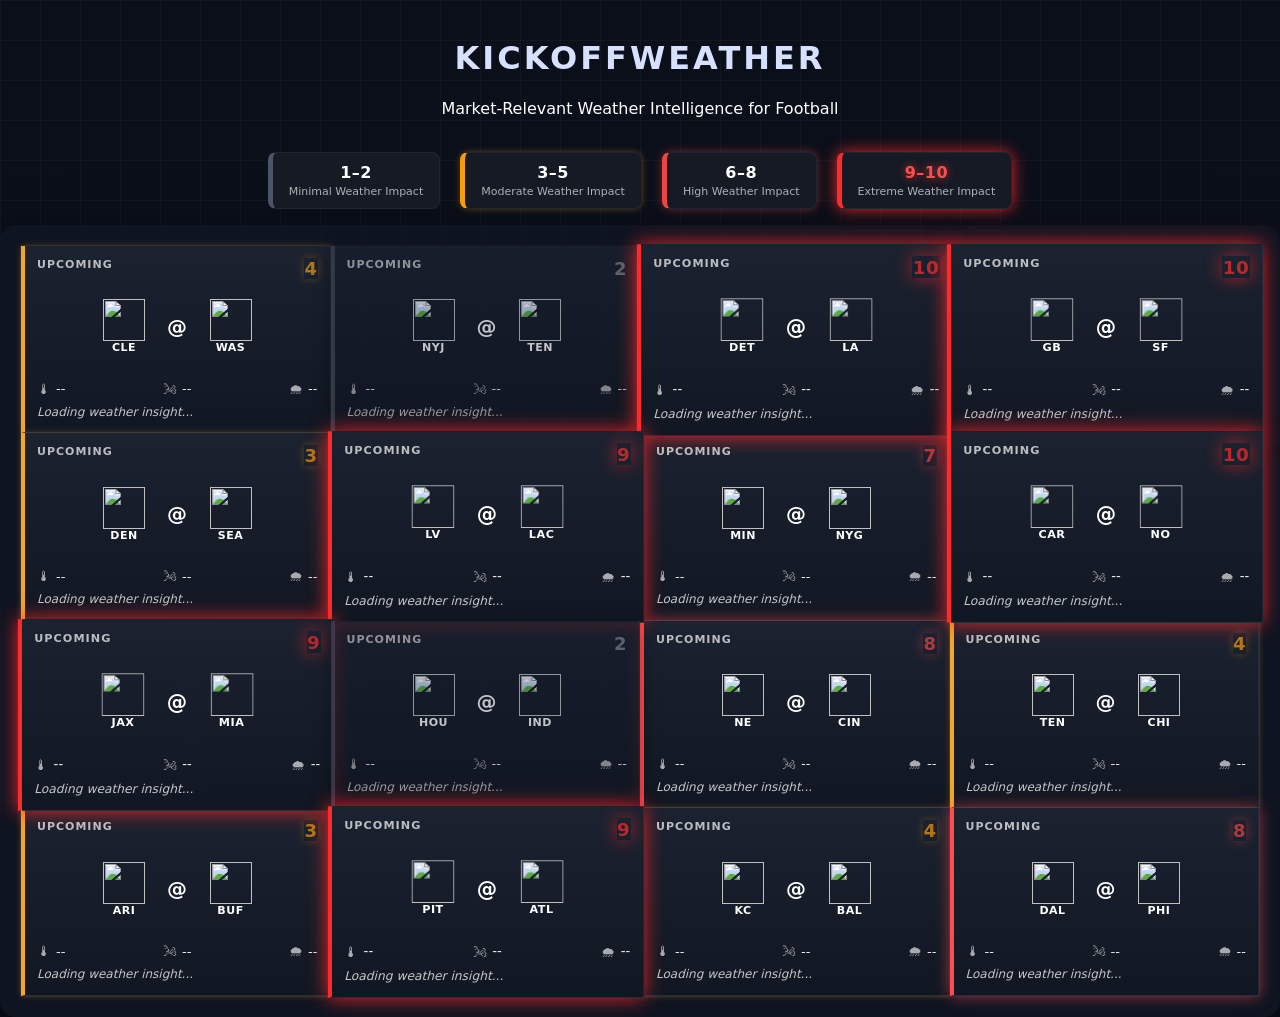
==== dashboard.html @ 0cc82967 "Add files via upload" ====
<!DOCTYPE html>
<html>

<head>
<meta charset="UTF-8">
<title>KICKOFFWEATHER</title>

<style>

.cardTop{
display:flex;
justify-content:space-between;
font-size:11px;
letter-spacing:1px;
opacity:.7;
}

.matchup{
display:flex;
align-items:center;
justify-content:center;
gap:12px;

font-size:20px;
font-weight:700;
letter-spacing:.5px;

margin:10px 0;
}

.teamLogo{
width:42px;
height:42px;
vertical-align:middle;
margin:0 10px;
}

.weatherBlock{
font-size:13px;
}

.weatherRow{
display:flex;
justify-content:space-between;
margin-top:4px;
}

.windCompass{
width:16px;
height:16px;
border:2px solid rgba(255,255,255,.4);
border-radius:50%;
position:relative;
margin-left:6px;
display:inline-block;
}

.windArrow{
position:absolute;
top:50%;
left:50%;
width:2px;
height:8px;
background:white;
transform-origin:bottom center;
}

.label{
opacity:.5;
}

.impactBar{
height:4px;
background:rgba(255,255,255,.08);
margin-top:10px;
border-radius:3px;
overflow:hidden;
}

.impactFill{
height:100%;
background:#ff4d4d;
opacity:.85;
}

.empty{
opacity:.25;
border-style:dashed;
}

.legend{
display:flex;
justify-content:center;
gap:20px;
margin-bottom:16px;
}

.legendBlock{
background:#151a24;
border-radius:8px;
padding:10px 16px;
min-width:110px;

display:flex;
flex-direction:column;
align-items:center;

border:1px solid rgba(255,255,255,.05);

transition:.2s;
}

.legendBlock:hover{
transform:translateY(-2px);
box-shadow:0 4px 10px rgba(0,0,0,.4);
}

.legendScore{
font-weight:700;
font-size:16px;
letter-spacing:.5px;
margin-bottom:3px;
}

.legendText{
font-size:11px;
opacity:.65;
}

.lowBlock{
border-left:5px solid #4b5568;
}

.moderateBlock{
border-left:5px solid #f59e0b;
box-shadow:0 0 6px rgba(245,158,11,.35);
}

.highBlock{
border-left:5px solid #ef4444;
box-shadow:0 0 10px rgba(239,68,68,.45);
}

.extremeBlock{
border-left:5px solid #ff2b2b;
box-shadow:0 0 16px rgba(255,40,40,.9);
}

.extremeBlock .legendScore{
color:#ff4d4d;
text-shadow:0 0 8px rgba(255,60,60,.7);
}

#board{
max-width:1500px;
margin:auto;
padding:20px;
background:rgba(18,24,38,.7);
border-radius:16px;
box-shadow:0 20px 60px rgba(0,0,0,.6);
}

body{
margin:0;
font-family:system-ui;
background:#0b0f1a;
color:white;
}

header{
text-align:center;
padding:18px;
}

h1{
color:#d7e1ff;
letter-spacing:3px;
font-weight:600;
}



#gameGrid{
display:grid;
grid-template-columns:repeat(4,1fr);
grid-template-rows:repeat(4,1fr);

gap:0;

height:calc(100vh - 150px);

border:1px solid rgba(255,255,255,0.04);
}

.card{
background:linear-gradient(180deg,#1b2230,#111722);

border-right:1px solid rgba(255,255,255,0.05);
border-bottom:1px solid rgba(255,255,255,0.05);
border-left:4px solid #3a4154;

padding:12px;
box-shadow:0 8px 20px rgba(0,0,0,.45);

display:flex;
flex-direction:column;
justify-content:space-between;

transition:.2s;
}

.impactLow{
border-left:4px solid #3a4154;
opacity:.75;
}

.impactModerate{
border-left:4px solid #f5a623;
box-shadow:0 0 6px rgba(245,166,35,.3);
}

.impactHigh{
border-left:4px solid #ff4d4d;
box-shadow:0 0 14px rgba(255,77,77,.6);
animation:impactPulse 2s infinite, impactBackground 4s infinite;
}

.impactExtreme{
border-left:4px solid #ff2b2b;
box-shadow:0 0 18px rgba(255,40,40,.9);
animation:impactPulse 2s infinite, impactBackground 5s infinite;
transform:scale(1.02);
}

.impactBadge{
width:38px;
height:38px;
font-size:16px;
}

display:flex;
align-items:center;
justify-content:center;

border-radius:50%;

font-weight:700;
font-size:15px;

background:#1f2430;
border:2px solid rgba(255,255,255,.1);

transition:.2s;
}

.impactDial{
width:46px;
height:46px;

border-radius:50%;

display:flex;
align-items:center;
justify-content:center;

background:radial-gradient(circle at center,#1f2430 40%, #0b0f1a 100%);

border:3px solid rgba(255,255,255,.1);

position:relative;

box-shadow:0 0 8px rgba(0,0,0,.6) inset;
}

.impactNumber{
font-weight:800;
font-size:18px;
letter-spacing:.5px;
}

.impact1,.impact2{
border-color:#4b5568;
color:#9ca3af;
}

.impact3,.impact4,.impact5{
border-color:#f59e0b;
color:#f59e0b;
box-shadow:0 0 8px rgba(245,158,11,.4);
}

.impact6,.impact7,.impact8{
border-color:#ef4444;
color:#ef4444;
box-shadow:0 0 12px rgba(239,68,68,.6);
}

.impact9,.impact10{
border-color:#ff2b2b;
color:#ff2b2b;
box-shadow:0 0 18px rgba(255,40,40,.9);
animation:impactPulse 1.5s infinite;
}

@keyframes impactBackground{

0%{background:#151a24;}
50%{background:#1f1a1a;}
100%{background:#151a24;}

}

@keyframes impactPulse{

0%{box-shadow:0 0 8px rgba(255,77,77,.4);}
50%{box-shadow:0 0 18px rgba(255,77,77,.9);}
100%{box-shadow:0 0 8px rgba(255,77,77,.4);}

}

.weatherCompact{
display:flex;
justify-content:space-between;
align-items:center;
font-size:13px;
margin-top:6px;
gap:10px;
}

.weatherItem{
display:flex;
align-items:center;
gap:5px;
opacity:.9;
}

.weatherIcon{
opacity:.7;
font-size:14px;
}

.weatherInsight{
margin-top:8px;
font-size:12px;
line-height:1.3;
opacity:.75;
font-style:italic;
}


.card:hover{
background:#1f2736;
transform:translateY(-6px);
box-shadow:0 14px 32px rgba(0,0,0,.7);
}

.impact{
font-weight:bold;
color:#ffb020;
}

body::before{
content:"";
position:fixed;
inset:0;

background:
linear-gradient(rgba(255,255,255,0.03) 1px, transparent 1px),
linear-gradient(90deg, rgba(255,255,255,0.03) 1px, transparent 1px);

background-size:40px 40px;

pointer-events:none;
z-index:-1;
}

.status{
font-weight:bold;
}

.live{
color:#ff3b3b;
position:relative;
}

.live::before{
content:"";
width:8px;
height:8px;
background:#ff3b3b;
border-radius:50%;
display:inline-block;
margin-right:6px;
box-shadow:0 0 8px #ff3b3b;
animation:livePulse 1.5s infinite;
}

@keyframes livePulse{
0%{opacity:1;}
50%{opacity:.4;}
100%{opacity:1;}
}


.impactLevel{
font-weight:bold;
font-size:14px;
letter-spacing:.5px;
}



</style>

</head>

<body>

<header>

<h1>KICKOFFWEATHER</h1>
<p>Market-Relevant Weather Intelligence for Football</p>

</header>
<div class="legend">

<div class="legendBlock lowBlock">
<div class="legendScore">1–2</div>
<div class="legendText">Minimal Weather Impact</div>
</div>

<div class="legendBlock moderateBlock">
<div class="legendScore">3–5</div>
<div class="legendText">Moderate Weather Impact</div>
</div>

<div class="legendBlock highBlock">
<div class="legendScore">6–8</div>
<div class="legendText">High Weather Impact</div>
</div>

<div class="legendBlock extremeBlock">
<div class="legendScore">9–10</div>
<div class="legendText">Extreme Weather Impact</div>
</div>

</div>
<div id="board">
<div id="gameGrid"></div>
</div>
<script>
const stadiums={

ARI:{
name:"State Farm Stadium",
lat:33.5275,
lon:-112.2626,
station:"KPHX",
roof:"retractable",
orientation:0
},

ATL:{
name:"Mercedes-Benz Stadium",
lat:33.7554,
lon:-84.4008,
station:"KATL",
roof:"retractable",
orientation:0
},

BAL:{
name:"M&T Bank Stadium",
lat:39.2780,
lon:-76.6227,
station:"KBWI",
roof:"open",
orientation:20
},

BUF:{
name:"New Highmark Stadium",
lat:42.7740,
lon:-78.7870,
station:"KBUF",
roof:"open",
orientation:60
},

CAR:{
name:"Bank of America Stadium",
lat:35.2251,
lon:-80.8529,
station:"KCLT",
roof:"open",
orientation:0
},

CHI:{
name:"Soldier Field",
lat:41.8623,
lon:-87.6167,
station:"KMDW",
roof:"open",
orientation:30
},

CIN:{
name:"Paycor Stadium",
lat:39.0954,
lon:-84.5160,
station:"KCVG",
roof:"open",
orientation:0
},

CLE:{
name:"Huntington Bank Field",
lat:41.5061,
lon:-81.6995,
station:"KCLE",
roof:"open",
orientation:10
},

DAL:{
name:"AT&T Stadium",
lat:32.7473,
lon:-97.0945,
station:"KDFW",
roof:"retractable",
orientation:0
},

DEN:{
name:"Empower Field at Mile High",
lat:39.7439,
lon:-105.0201,
station:"KDEN",
roof:"open",
orientation:0
},

DET:{
name:"Ford Field",
lat:42.3400,
lon:-83.0456,
station:"KDTW",
roof:"dome",
orientation:0
},

GB:{
name:"Lambeau Field",
lat:44.5013,
lon:-88.0622,
station:"KGRB",
roof:"open",
orientation:30
},

HOU:{
name:"NRG Stadium",
lat:29.6847,
lon:-95.4107,
station:"KIAH",
roof:"retractable",
orientation:0
},

IND:{
name:"Lucas Oil Stadium",
lat:39.7601,
lon:-86.1639,
station:"KIND",
roof:"retractable",
orientation:0
},

JAX:{
name:"EverBank Stadium",
lat:30.3239,
lon:-81.6373,
station:"KJAX",
roof:"open",
orientation:0
},

KC:{
name:"Arrowhead Stadium",
lat:39.0489,
lon:-94.4839,
station:"KMCI",
roof:"open",
orientation:82
},

LAC:{
name:"SoFi Stadium",
lat:33.9535,
lon:-118.3392,
station:"KLAX",
roof:"roof",
orientation:0
},

LA:{
name:"SoFi Stadium",
lat:33.9535,
lon:-118.3392,
station:"KLAX",
roof:"roof",
orientation:0
},

LV:{
name:"Allegiant Stadium",
lat:36.0908,
lon:-115.1830,
station:"KLAS",
roof:"dome",
orientation:0
},

MIA:{
name:"Hard Rock Stadium",
lat:25.9580,
lon:-80.2389,
station:"KMIA",
roof:"open",
orientation:0
},

MIN:{
name:"U.S. Bank Stadium",
lat:44.9737,
lon:-93.2576,
station:"KMSP",
roof:"dome",
orientation:0
},

NE:{
name:"Gillette Stadium",
lat:42.0909,
lon:-71.2643,
station:"KBOS",
roof:"open",
orientation:20
},

NO:{
name:"Caesars Superdome",
lat:29.9511,
lon:-90.0812,
station:"KMSY",
roof:"dome",
orientation:0
},

NYG:{
name:"MetLife Stadium",
lat:40.8135,
lon:-74.0745,
station:"KEWR",
roof:"open",
orientation:23
},

NYJ:{
name:"MetLife Stadium",
lat:40.8135,
lon:-74.0745,
station:"KEWR",
roof:"open",
orientation:23
},

PHI:{
name:"Lincoln Financial Field",
lat:39.9008,
lon:-75.1675,
station:"KPHL",
roof:"open",
orientation:15
},

PIT:{
name:"Acrisure Stadium",
lat:40.4468,
lon:-80.0158,
station:"KPIT",
roof:"open",
orientation:20
},

SEA:{
name:"Lumen Field",
lat:47.5952,
lon:-122.3316,
station:"KSEA",
roof:"open",
orientation:0
},

SF:{
name:"Levi's Stadium",
lat:37.4030,
lon:-121.9700,
station:"KSJC",
roof:"open",
orientation:40
},

TB:{
name:"Raymond James Stadium",
lat:27.9759,
lon:-82.5033,
station:"KTPA",
roof:"open",
orientation:0
},

TEN:{
name:"Nissan Stadium",
lat:36.1665,
lon:-86.7713,
station:"KBNA",
roof:"open",
orientation:0
},

WAS:{
name:"Northwest Stadium",
lat:38.9078,
lon:-76.8644,
station:"KDCA",
roof:"open",
orientation:0
}

}
const games=[

{away:"DAL",home:"PHI",status:"UPCOMING",impact:2},
{away:"KC",home:"BAL",status:"UPCOMING",impact:3},
{away:"PIT",home:"ATL",status:"UPCOMING",impact:9},
{away:"ARI",home:"BUF",status:"UPCOMING",impact:10},
{away:"TEN",home:"CHI",status:"UPCOMING",impact:5},
{away:"NE",home:"CIN",status:"UPCOMING",impact:3},
{away:"HOU",home:"IND",status:"UPCOMING",impact:5},
{away:"JAX",home:"MIA",status:"UPCOMING",impact:2},
{away:"CAR",home:"NO",status:"UPCOMING",impact:8},
{away:"MIN",home:"NYG",status:"UPCOMING",impact:7},
{away:"LV",home:"LAC",status:"UPCOMING",impact:4},
{away:"DEN",home:"SEA",status:"UPCOMING",impact:1},
{away:"GB",home:"SF",status:"UPCOMING",impact:4},
{away:"DET",home:"LA",status:"UPCOMING",impact:9},
{away:"NYJ",home:"TEN",status:"UPCOMING",impact:6},
{away:"CLE",home:"WAS",status:"UPCOMING",impact:3}

]

const grid=document.getElementById("gameGrid")
games.sort((a,b)=>{

if(a.status==="LIVE") return -1
if(b.status==="LIVE") return 1

if(a.status==="UPCOMING") return -1
if(b.status==="UPCOMING") return 1

return 0

})

games.forEach(game=>{
let temp = Math.floor(Math.random()*60) + 10
let wind = Math.floor(Math.random()*35)
let precipOptions = ["none","light","moderate","heavy"]
let precipTypeOptions = ["none","rain","snow"]

let precipRate = precipOptions[Math.floor(Math.random()*precipOptions.length)]
let precipType = precipTypeOptions[Math.floor(Math.random()*precipTypeOptions.length)]
let insight = generateInsight(temp, wind, precipRate, precipType)
let impactScore = calculateImpact(temp, wind, precipRate, precipType)




let impactClass="impactLow"

if(impactScore >=3 && impactScore <=5){
impactClass="impactModerate"
}

if(impactScore >=6 && impactScore <=8){
impactClass="impactHigh"
}

if(impactScore >=9){
impactClass="impactExtreme"
}

let statusClass=""
if(game.status==="LIVE") statusClass="live"

grid.innerHTML+=`

<div class="card ${impactClass}" onclick="openGame('${game.away} @ ${game.home}')">

<div class="cardTop">
<span class="status ${statusClass}">${game.status}</span>
<div class="impactDial impact${impactScore}">
<div class="impactNumber">${impactScore}</div>
</div>
</div>

<div class="matchup">

<div>
<img class="teamLogo" src="https://a.espncdn.com/i/teamlogos/nfl/500/${game.away}.png">
<div style="font-size:11px;text-align:center">${game.away}</div>
</div>

@

<div>
<img class="teamLogo" src="https://a.espncdn.com/i/teamlogos/nfl/500/${game.home}.png">
<div style="font-size:11px;text-align:center">${game.home}</div>
</div>

</div>

<div class="weatherBlock">

<div class="weatherCompact">

<div class="weatherItem">
<span class="weatherIcon">🌡</span>
<span id="temp-${game.home}">--</span>
</div>

<div class="weatherItem">
<span class="weatherIcon">🌬</span>
<span id="wind-${game.home}">--</span>
</div>

<div class="weatherItem">
<span class="weatherIcon">🌧</span>
<span id="precip-${game.home}">--</span>
</div>

</div>
<div class="weatherInsight" id="insight-${game.home}">
Loading weather insight...
</div>

</div>



`
const stadium = stadiums[game.home]

getWeather(stadium.station).then(weather=>{

document.getElementById(`temp-${game.home}`).innerText = weather.temp + "°"
document.getElementById(`wind-${game.home}`).innerText = weather.wind + " mph"
document.getElementById(`precip-${game.home}`).innerText = "None"
document.getElementById(`insight-${game.home}`).innerText = insight
})
})
function openGame(matchup){

alert("Open weather details for " + matchup)

}

async function getWeather(station){

const response = await fetch(`https://api.weather.gov/stations/${station}/observations/latest`)
const data = await response.json()

let tempC = data.properties.temperature?.value
let windMS = data.properties.windSpeed?.value

let tempF = tempC ? Math.round((tempC * 9/5) + 32) : "--"
let windMPH = windMS ? Math.round(windMS * 2.237) : "--"

return {
temp: tempF,
wind: windMPH
}

}
function calculateImpact(temp, wind, precipRate, precipType){

let score = 0

// WIND IMPACT
if(wind >= 10 && wind < 15) score += 1
if(wind >= 15 && wind < 20) score += 2
if(wind >= 20 && wind < 25) score += 3
if(wind >= 25 && wind < 30) score += 4
if(wind >= 30) score += 5

// PRECIPITATION RATE
if(precipRate === "light") score += 1
if(precipRate === "moderate") score += 2
if(precipRate === "heavy") score += 3

// PRECIP TYPE
if(precipType === "rain") score += 1
if(precipType === "snow") score += 2
if(precipType === "freezing") score += 3

// TEMPERATURE
if(temp <= 50 && temp > 32) score += 1
if(temp <= 32 && temp > 20) score += 2
if(temp <= 20) score += 3

// CAP AT 10
if(score > 10) score = 10

return score
}

function generateInsight(temp, wind, precipRate, precipType){

if(wind >= 25){
return "Severe winds could significantly impact passing and kicking."
}

if(wind >= 18){
return "Strong winds may limit deep passing plays."
}

if(precipType === "snow"){
return "Snow may reduce visibility and ball control."
}

if(precipType === "rain"){
return "Wet conditions may lead to more rushing attempts."
}

if(temp <= 25){
return "Cold temperatures may affect kicking distance."
}

return "Minimal weather impact expected."

}
</script>

</body>

</html>
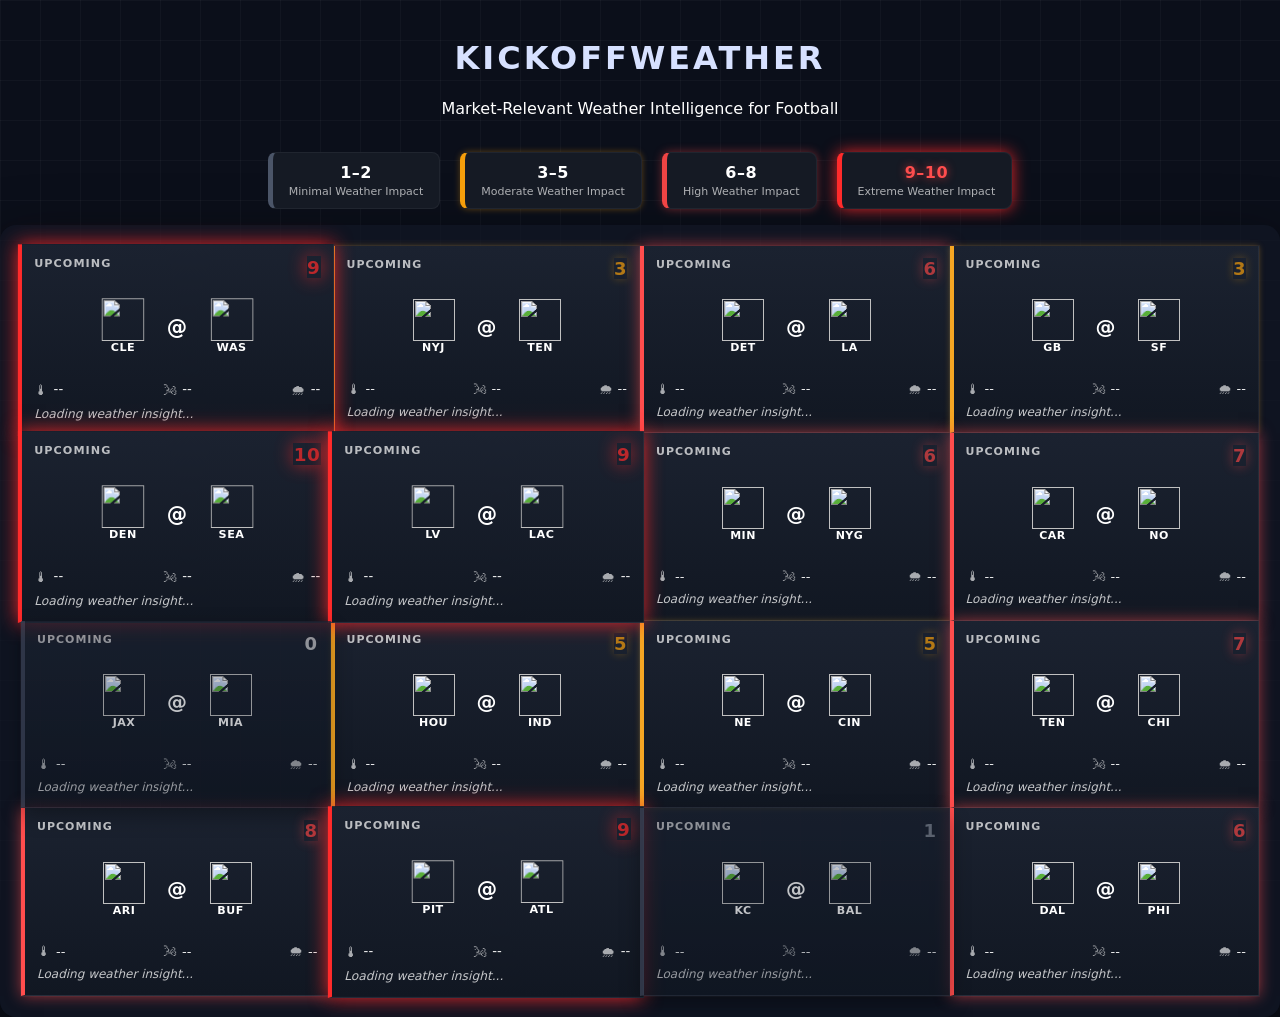
==== commit 799ec907: "Rename index.html to dashboard.html" ====
--- a/dashboard.html
+++ b/dashboard.html
@@ -955,4 +955,4 @@
 
 </body>
 
-</html>+</html>
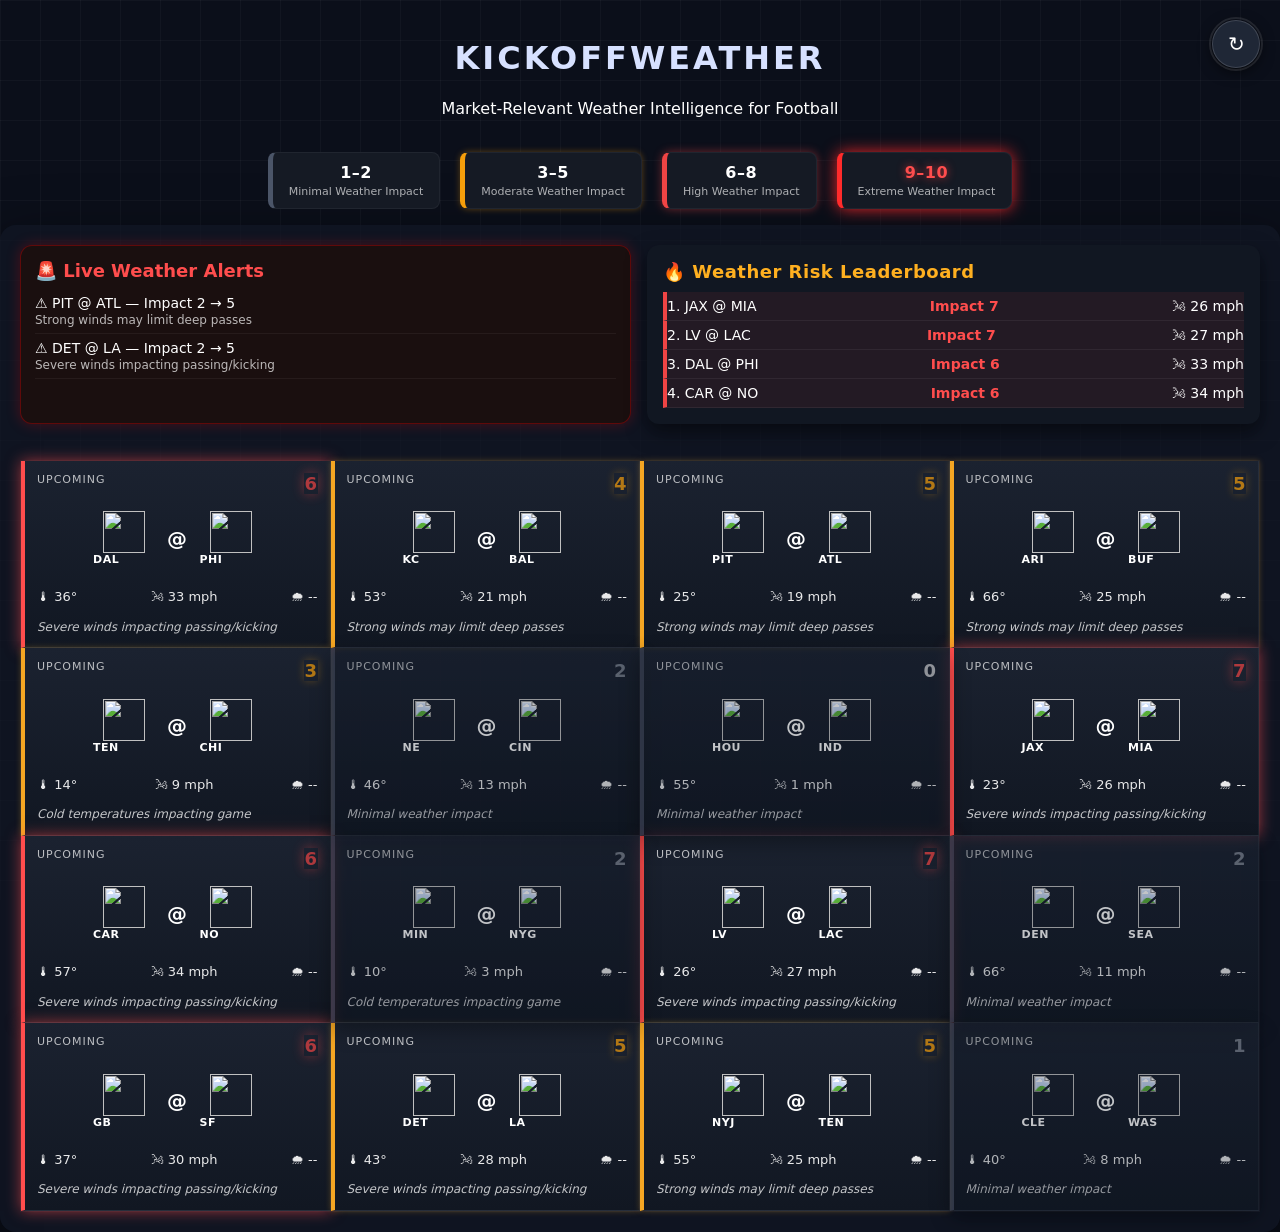
==== commit e2f52688: "Update dashboard.html" ====
--- a/dashboard.html
+++ b/dashboard.html
@@ -1,958 +1,796 @@
 <!DOCTYPE html>
 <html>
-
 <head>
 <meta charset="UTF-8">
 <title>KICKOFFWEATHER</title>
 
 <style>
-
 .cardTop{
-display:flex;
-justify-content:space-between;
-font-size:11px;
-letter-spacing:1px;
-opacity:.7;
+  display:flex;
+  justify-content:space-between;
+  font-size:11px;
+  letter-spacing:1px;
+  opacity:.7;
 }
 
 .matchup{
+  display:flex;
+  align-items:center;
+  justify-content:center;
+  gap:12px;
+  font-size:20px;
+  font-weight:700;
+  letter-spacing:.5px;
+  margin:10px 0;
+}
+
+.teamLogo{
+  width:42px;
+  height:42px;
+  vertical-align:middle;
+  margin:0 10px;
+}
+
+.weatherBlock{
+  font-size:13px;
+}
+
+.weatherRow{
+  display:flex;
+  justify-content:space-between;
+  margin-top:4px;
+}
+
+.windCompass{
+  width:16px;
+  height:16px;
+  border:2px solid rgba(255,255,255,.4);
+  border-radius:50%;
+  position:relative;
+  margin-left:6px;
+  display:inline-block;
+}
+
+.windArrow{
+  position:absolute;
+  top:50%;
+  left:50%;
+  width:2px;
+  height:8px;
+  background:white;
+  transform-origin:bottom center;
+}
+
+.label{
+  opacity:.5;
+}
+
+.impactBar{
+  height:4px;
+  background:rgba(255,255,255,.08);
+  margin-top:10px;
+  border-radius:3px;
+  overflow:hidden;
+}
+
+.impactFill{
+  height:100%;
+  background:#ff4d4d;
+  opacity:.85;
+}
+
+.empty{
+  opacity:.25;
+  border-style:dashed;
+}
+
+.legend{
+  display:flex;
+  justify-content:center;
+  gap:20px;
+  margin-bottom:16px;
+}
+
+.legendBlock{
+  background:#151a24;
+  border-radius:8px;
+  padding:10px 16px;
+  min-width:110px;
+  display:flex;
+  flex-direction:column;
+  align-items:center;
+  border:1px solid rgba(255,255,255,.05);
+  transition:.2s;
+}
+
+.legendBlock:hover{
+  transform:translateY(-2px);
+  box-shadow:0 4px 10px rgba(0,0,0,.4);
+}
+
+.legendScore{
+  font-weight:700;
+  font-size:16px;
+  letter-spacing:.5px;
+  margin-bottom:3px;
+}
+
+.legendText{
+  font-size:11px;
+  opacity:.65;
+}
+
+.lowBlock{
+  border-left:5px solid #4b5568;
+}
+
+.moderateBlock{
+  border-left:5px solid #f59e0b;
+  box-shadow:0 0 6px rgba(245,158,11,.35);
+}
+
+.highBlock{
+  border-left:5px solid #ef4444;
+  box-shadow:0 0 10px rgba(239,68,68,.45);
+}
+
+.extremeBlock{
+  border-left:5px solid #ff2b2b;
+  box-shadow:0 0 16px rgba(255,40,40,.9);
+}
+
+.extremeBlock .legendScore{
+  color:#ff4d4d;
+  text-shadow:0 0 8px rgba(255,60,60,.7);
+}
+
+#board{
+  max-width:1500px;
+  margin:auto;
+  padding:20px;
+  background:rgba(18,24,38,.7);
+  border-radius:16px;
+  box-shadow:0 20px 60px rgba(0,0,0,.6);
+}
+
+body{
+  margin:0;
+  font-family:system-ui;
+  background:#0b0f1a;
+  color:white;
+}
+
+header{
+  text-align:center;
+  padding:18px;
+}
+
+h1{
+  color:#d7e1ff;
+  letter-spacing:3px;
+  font-weight:600;
+}
+
+#gameGrid{
+  display:grid;
+  grid-template-columns:repeat(4,1fr);
+  grid-template-rows:repeat(4,1fr);
+  gap:0;
+  height:calc(100vh - 150px);
+  border:1px solid rgba(255,255,255,0.04);
+}
+
+.card{
+  background:linear-gradient(180deg,#1b2230,#111722);
+  border-right:1px solid rgba(255,255,255,0.05);
+  border-bottom:1px solid rgba(255,255,255,0.05);
+  border-left:4px solid #3a4154;
+  padding:12px;
+  box-shadow:0 8px 20px rgba(0,0,0,.45);
+  display:flex;
+  flex-direction:column;
+  justify-content:space-between;
+  transition:.2s;
+}
+
+.impactLow{
+  border-left:4px solid #3a4154;
+  opacity:.75;
+}
+
+.impactModerate{
+  border-left:4px solid #f5a623;
+  box-shadow:0 0 6px rgba(245,166,35,.3);
+}
+
+.impactHigh{
+  border-left:4px solid #ff4d4d;
+  box-shadow:0 0 14px rgba(255,77,77,.6);
+  animation:impactPulse 2s infinite, impactBackground 4s infinite;
+}
+
+.impactExtreme{
+  border-left:4px solid #ff2b2b;
+  box-shadow:0 0 18px rgba(255,40,40,.9);
+  animation:impactPulse 2s infinite, impactBackground 5s infinite;
+  transform:scale(1.02);
+}
+
+.impactBadge{
+  width:38px;
+  height:38px;
+  font-size:16px;
+}
 display:flex;
 align-items:center;
 justify-content:center;
-gap:12px;
-
-font-size:20px;
-font-weight:700;
-letter-spacing:.5px;
-
-margin:10px 0;
-}
-
-.teamLogo{
-width:42px;
-height:42px;
-vertical-align:middle;
-margin:0 10px;
-}
-
-.weatherBlock{
-font-size:13px;
-}
-
-.weatherRow{
-display:flex;
-justify-content:space-between;
-margin-top:4px;
-}
-
-.windCompass{
-width:16px;
-height:16px;
-border:2px solid rgba(255,255,255,.4);
 border-radius:50%;
-position:relative;
-margin-left:6px;
-display:inline-block;
-}
-
-.windArrow{
-position:absolute;
-top:50%;
-left:50%;
-width:2px;
-height:8px;
-background:white;
-transform-origin:bottom center;
-}
-
-.label{
-opacity:.5;
-}
-
-.impactBar{
-height:4px;
-background:rgba(255,255,255,.08);
-margin-top:10px;
-border-radius:3px;
-overflow:hidden;
-}
-
-.impactFill{
-height:100%;
-background:#ff4d4d;
-opacity:.85;
-}
-
-.empty{
-opacity:.25;
-border-style:dashed;
-}
-
-.legend{
-display:flex;
-justify-content:center;
-gap:20px;
-margin-bottom:16px;
-}
-
-.legendBlock{
-background:#151a24;
-border-radius:8px;
-padding:10px 16px;
-min-width:110px;
-
-display:flex;
-flex-direction:column;
-align-items:center;
-
-border:1px solid rgba(255,255,255,.05);
-
-transition:.2s;
-}
-
-.legendBlock:hover{
-transform:translateY(-2px);
-box-shadow:0 4px 10px rgba(0,0,0,.4);
-}
-
-.legendScore{
-font-weight:700;
-font-size:16px;
-letter-spacing:.5px;
-margin-bottom:3px;
-}
-
-.legendText{
-font-size:11px;
-opacity:.65;
-}
-
-.lowBlock{
-border-left:5px solid #4b5568;
-}
-
-.moderateBlock{
-border-left:5px solid #f59e0b;
-box-shadow:0 0 6px rgba(245,158,11,.35);
-}
-
-.highBlock{
-border-left:5px solid #ef4444;
-box-shadow:0 0 10px rgba(239,68,68,.45);
-}
-
-.extremeBlock{
-border-left:5px solid #ff2b2b;
-box-shadow:0 0 16px rgba(255,40,40,.9);
-}
-
-.extremeBlock .legendScore{
-color:#ff4d4d;
-text-shadow:0 0 8px rgba(255,60,60,.7);
-}
-
-#board{
-max-width:1500px;
-margin:auto;
-padding:20px;
-background:rgba(18,24,38,.7);
-border-radius:16px;
-box-shadow:0 20px 60px rgba(0,0,0,.6);
-}
-
-body{
-margin:0;
-font-family:system-ui;
-background:#0b0f1a;
-color:white;
-}
-
-header{
-text-align:center;
-padding:18px;
-}
-
-h1{
-color:#d7e1ff;
-letter-spacing:3px;
-font-weight:600;
-}
-
-
-
-#gameGrid{
-display:grid;
-grid-template-columns:repeat(4,1fr);
-grid-template-rows:repeat(4,1fr);
-
-gap:0;
-
-height:calc(100vh - 150px);
-
-border:1px solid rgba(255,255,255,0.04);
-}
-
-.card{
-background:linear-gradient(180deg,#1b2230,#111722);
-
-border-right:1px solid rgba(255,255,255,0.05);
-border-bottom:1px solid rgba(255,255,255,0.05);
-border-left:4px solid #3a4154;
-
-padding:12px;
-box-shadow:0 8px 20px rgba(0,0,0,.45);
-
-display:flex;
-flex-direction:column;
-justify-content:space-between;
-
-transition:.2s;
-}
-
-.impactLow{
-border-left:4px solid #3a4154;
-opacity:.75;
-}
-
-.impactModerate{
-border-left:4px solid #f5a623;
-box-shadow:0 0 6px rgba(245,166,35,.3);
-}
-
-.impactHigh{
-border-left:4px solid #ff4d4d;
-box-shadow:0 0 14px rgba(255,77,77,.6);
-animation:impactPulse 2s infinite, impactBackground 4s infinite;
-}
-
-.impactExtreme{
-border-left:4px solid #ff2b2b;
-box-shadow:0 0 18px rgba(255,40,40,.9);
-animation:impactPulse 2s infinite, impactBackground 5s infinite;
-transform:scale(1.02);
-}
-
-.impactBadge{
-width:38px;
-height:38px;
-font-size:16px;
-}
-
-display:flex;
-align-items:center;
-justify-content:center;
-
-border-radius:50%;
-
 font-weight:700;
 font-size:15px;
-
 background:#1f2430;
 border:2px solid rgba(255,255,255,.1);
-
 transition:.2s;
 }
 
 .impactDial{
-width:46px;
-height:46px;
-
-border-radius:50%;
-
-display:flex;
-align-items:center;
-justify-content:center;
-
-background:radial-gradient(circle at center,#1f2430 40%, #0b0f1a 100%);
-
-border:3px solid rgba(255,255,255,.1);
-
-position:relative;
-
-box-shadow:0 0 8px rgba(0,0,0,.6) inset;
+  width:46px;
+  height:46px;
+  border-radius:50%;
+  display:flex;
+  align-items:center;
+  justify-content:center;
+  background:radial-gradient(circle at center,#1f2430 40%, #0b0f1a 100%);
+  border:3px solid rgba(255,255,255,.1);
+  position:relative;
+  box-shadow:0 0 8px rgba(0,0,0,.6) inset;
 }
 
 .impactNumber{
-font-weight:800;
-font-size:18px;
-letter-spacing:.5px;
+  font-weight:800;
+  font-size:18px;
+  letter-spacing:.5px;
 }
 
 .impact1,.impact2{
-border-color:#4b5568;
-color:#9ca3af;
+  border-color:#4b5568;
+  color:#9ca3af;
 }
 
 .impact3,.impact4,.impact5{
-border-color:#f59e0b;
-color:#f59e0b;
-box-shadow:0 0 8px rgba(245,158,11,.4);
+  border-color:#f59e0b;
+  color:#f59e0b;
+  box-shadow:0 0 8px rgba(245,158,11,.4);
 }
 
 .impact6,.impact7,.impact8{
-border-color:#ef4444;
-color:#ef4444;
-box-shadow:0 0 12px rgba(239,68,68,.6);
+  border-color:#ef4444;
+  color:#ef4444;
+  box-shadow:0 0 12px rgba(239,68,68,.6);
 }
 
 .impact9,.impact10{
-border-color:#ff2b2b;
-color:#ff2b2b;
-box-shadow:0 0 18px rgba(255,40,40,.9);
-animation:impactPulse 1.5s infinite;
+  border-color:#ff2b2b;
+  color:#ff2b2b;
+  box-shadow:0 0 18px rgba(255,40,40,.9);
+  animation:impactPulse 1.5s infinite;
 }
 
 @keyframes impactBackground{
-
-0%{background:#151a24;}
-50%{background:#1f1a1a;}
-100%{background:#151a24;}
-
+  0%{background:#151a24;}
+  50%{background:#1f1a1a;}
+  100%{background:#151a24;}
 }
 
 @keyframes impactPulse{
-
-0%{box-shadow:0 0 8px rgba(255,77,77,.4);}
-50%{box-shadow:0 0 18px rgba(255,77,77,.9);}
-100%{box-shadow:0 0 8px rgba(255,77,77,.4);}
-
+  0%{box-shadow:0 0 8px rgba(255,77,77,.4);}
+  50%{box-shadow:0 0 18px rgba(255,77,77,.9);}
+  100%{box-shadow:0 0 8px rgba(255,77,77,.4);}
 }
 
 .weatherCompact{
-display:flex;
-justify-content:space-between;
-align-items:center;
-font-size:13px;
-margin-top:6px;
-gap:10px;
+  display:flex;
+  justify-content:space-between;
+  align-items:center;
+  font-size:13px;
+  margin-top:6px;
+  gap:10px;
 }
 
 .weatherItem{
-display:flex;
-align-items:center;
-gap:5px;
-opacity:.9;
+  display:flex;
+  align-items:center;
+  gap:5px;
+  opacity:.9;
 }
 
 .weatherIcon{
-opacity:.7;
-font-size:14px;
+  opacity:.7;
+  font-size:14px;
 }
 
 .weatherInsight{
-margin-top:8px;
-font-size:12px;
-line-height:1.3;
-opacity:.75;
-font-style:italic;
-}
-
+  margin-top:8px;
+  font-size:12px;
+  line-height:1.3;
+  opacity:.75;
+  font-style:italic;
+}
 
 .card:hover{
-background:#1f2736;
-transform:translateY(-6px);
-box-shadow:0 14px 32px rgba(0,0,0,.7);
+  background:#1f2736;
+  transform:translateY(-6px);
+  box-shadow:0 14px 32px rgba(0,0,0,.7);
 }
 
 .impact{
-font-weight:bold;
-color:#ffb020;
+  font-weight:bold;
+  color:#ffb020;
 }
 
 body::before{
-content:"";
-position:fixed;
-inset:0;
-
-background:
-linear-gradient(rgba(255,255,255,0.03) 1px, transparent 1px),
-linear-gradient(90deg, rgba(255,255,255,0.03) 1px, transparent 1px);
-
-background-size:40px 40px;
-
-pointer-events:none;
-z-index:-1;
+  content:"";
+  position:fixed;
+  inset:0;
+  background:
+    linear-gradient(rgba(255,255,255,0.03) 1px, transparent 1px),
+    linear-gradient(90deg, rgba(255,255,255,0.03) 1px, transparent 1px);
+  background-size:40px 40px;
+  pointer-events:none;
+  z-index:-1;
 }
 
 .status{
-font-weight:bold;
+  font-weight:bold;
 }
 
 .live{
-color:#ff3b3b;
-position:relative;
+  color:#ff3b3b;
+  position:relative;
 }
 
 .live::before{
-content:"";
-width:8px;
-height:8px;
-background:#ff3b3b;
-border-radius:50%;
-display:inline-block;
-margin-right:6px;
-box-shadow:0 0 8px #ff3b3b;
-animation:livePulse 1.5s infinite;
+  content:"";
+  width:8px;
+  height:8px;
+  background:#ff3b3b;
+  border-radius:50%;
+  display:inline-block;
+  margin-right:6px;
+  box-shadow:0 0 8px #ff3b3b;
+  animation:livePulse 1.5s infinite;
 }
 
 @keyframes livePulse{
-0%{opacity:1;}
-50%{opacity:.4;}
-100%{opacity:1;}
-}
-
+  0%{opacity:1;}
+  50%{opacity:.4;}
+  100%{opacity:1;}
+}
 
 .impactLevel{
-font-weight:bold;
-font-size:14px;
-letter-spacing:.5px;
-}
-
-
+  font-weight:bold;
+  font-size:14px;
+  letter-spacing:.5px;
+}
+
+#riskLeaderboard{
+  background:#111722;
+  border-radius:12px;
+  padding:16px;
+  margin-bottom:18px;
+  box-shadow:0 8px 20px rgba(0,0,0,.5);
+}
+
+#riskLeaderboard h2{
+  margin:0 0 10px 0;
+  font-size:18px;
+  letter-spacing:.5px;
+  color:#ffb020;
+}
+
+.leaderboardItem{
+  display:flex;
+  justify-content:space-between;
+  align-items:center;
+  gap:10px;
+  padding:6px 0;
+  font-size:14px;
+  border-bottom:1px solid rgba(255,255,255,.06);
+}
+
+.leaderboardImpact{
+  font-weight:bold;
+  color:#ff4d4d;
+}
+
+#weatherAlerts{
+  background:#1a0f0f;
+  border:1px solid rgba(255,0,0,.3);
+  border-radius:12px;
+  padding:14px;
+  margin-bottom:18px;
+  box-shadow:0 0 14px rgba(255,0,0,.25);
+}
+
+#weatherAlerts h2{
+  margin:0 0 8px 0;
+  color:#ff4d4d;
+  font-size:18px;
+}
+
+.alertItem{
+  padding:6px 0;
+  font-size:14px;
+  border-bottom:1px solid rgba(255,255,255,.05);
+}
+
+#topPanels{
+  display:flex;
+  gap:16px;
+  margin-bottom:18px;
+}
+
+#weatherAlerts, #riskLeaderboard{
+  flex:1;
+}
+
+#alertsList, #leaderboardList{
+  max-height:140px;
+  overflow:auto;
+}
+
+.alertReason{
+  display:block;
+  font-size:12px;
+  opacity:.7;
+  margin-top:2px;
+}
+
+.lowRisk{
+  border-left:4px solid #4b5568;
+}
+
+.moderateRisk{
+  border-left:4px solid #f59e0b;
+  background:rgba(245,158,11,.08);
+}
+
+.highRisk{
+  border-left:4px solid #ef4444;
+  background:rgba(239,68,68,.08);
+}
+
+.extremeRisk{
+  border-left:4px solid #ff2b2b;
+  background:rgba(255,40,40,.15);
+}
+
+#updateBtn{
+  position:fixed;
+  top:20px;
+  right:20px;
+  width:48px;
+  height:48px;
+  border-radius:50%;
+  background:#1f2736;
+  color:white;
+  border:1px solid rgba(255,255,255,.15);
+  font-size:20px;
+  cursor:pointer;
+  z-index:9999;
+
+  display:flex;
+  align-items:center;
+  justify-content:center;
+
+  box-shadow:0 4px 14px rgba(0,0,0,.6);
+  transition:.2s;
+}
+
+#updateBtn:hover{
+  transform:scale(1.1) rotate(20deg);
+  background:#2a3448;
+  box-shadow:0 6px 20px rgba(0,0,0,.8);
+}
+
+#updateBtn::after{
+  content:"";
+  position:absolute;
+  inset:-4px;
+  border-radius:50%;
+  border:2px solid rgba(255,255,255,.1);
+  animation:pulseRing 2.5s infinite;
+}
+
+@keyframes pulseRing{
+  0%{transform:scale(1); opacity:.6;}
+  70%{transform:scale(1.6); opacity:0;}
+  100%{opacity:0;}
+}
 
 </style>
-
 </head>
 
 <body>
 
 <header>
-
-<h1>KICKOFFWEATHER</h1>
-<p>Market-Relevant Weather Intelligence for Football</p>
-
+  <h1>KICKOFFWEATHER</h1>
+  <p>Market-Relevant Weather Intelligence for Football</p>
 </header>
+
 <div class="legend">
-
-<div class="legendBlock lowBlock">
-<div class="legendScore">1–2</div>
-<div class="legendText">Minimal Weather Impact</div>
+  <div class="legendBlock lowBlock">
+    <div class="legendScore">1–2</div>
+    <div class="legendText">Minimal Weather Impact</div>
+  </div>
+
+  <div class="legendBlock moderateBlock">
+    <div class="legendScore">3–5</div>
+    <div class="legendText">Moderate Weather Impact</div>
+  </div>
+
+  <div class="legendBlock highBlock">
+    <div class="legendScore">6–8</div>
+    <div class="legendText">High Weather Impact</div>
+  </div>
+
+  <div class="legendBlock extremeBlock">
+    <div class="legendScore">9–10</div>
+    <div class="legendText">Extreme Weather Impact</div>
+  </div>
 </div>
 
-<div class="legendBlock moderateBlock">
-<div class="legendScore">3–5</div>
-<div class="legendText">Moderate Weather Impact</div>
+<div id="board">
+
+  <div id="topPanels">
+    <div id="weatherAlerts">
+      <h2>🚨 Live Weather Alerts</h2>
+      <div id="alertsList"></div>
+    </div>
+
+    <div id="riskLeaderboard">
+      <h2>🔥 Weather Risk Leaderboard</h2>
+      <div id="leaderboardList"></div>
+    </div>
+  </div>
+
+  <div id="gameGrid"></div>
 </div>
 
-<div class="legendBlock highBlock">
-<div class="legendScore">6–8</div>
-<div class="legendText">High Weather Impact</div>
-</div>
-
-<div class="legendBlock extremeBlock">
-<div class="legendScore">9–10</div>
-<div class="legendText">Extreme Weather Impact</div>
-</div>
-
-</div>
-<div id="board">
-<div id="gameGrid"></div>
-</div>
 <script>
-const stadiums={
-
-ARI:{
-name:"State Farm Stadium",
-lat:33.5275,
-lon:-112.2626,
-station:"KPHX",
-roof:"retractable",
-orientation:0
-},
-
-ATL:{
-name:"Mercedes-Benz Stadium",
-lat:33.7554,
-lon:-84.4008,
-station:"KATL",
-roof:"retractable",
-orientation:0
-},
-
-BAL:{
-name:"M&T Bank Stadium",
-lat:39.2780,
-lon:-76.6227,
-station:"KBWI",
-roof:"open",
-orientation:20
-},
-
-BUF:{
-name:"New Highmark Stadium",
-lat:42.7740,
-lon:-78.7870,
-station:"KBUF",
-roof:"open",
-orientation:60
-},
-
-CAR:{
-name:"Bank of America Stadium",
-lat:35.2251,
-lon:-80.8529,
-station:"KCLT",
-roof:"open",
-orientation:0
-},
-
-CHI:{
-name:"Soldier Field",
-lat:41.8623,
-lon:-87.6167,
-station:"KMDW",
-roof:"open",
-orientation:30
-},
-
-CIN:{
-name:"Paycor Stadium",
-lat:39.0954,
-lon:-84.5160,
-station:"KCVG",
-roof:"open",
-orientation:0
-},
-
-CLE:{
-name:"Huntington Bank Field",
-lat:41.5061,
-lon:-81.6995,
-station:"KCLE",
-roof:"open",
-orientation:10
-},
-
-DAL:{
-name:"AT&T Stadium",
-lat:32.7473,
-lon:-97.0945,
-station:"KDFW",
-roof:"retractable",
-orientation:0
-},
-
-DEN:{
-name:"Empower Field at Mile High",
-lat:39.7439,
-lon:-105.0201,
-station:"KDEN",
-roof:"open",
-orientation:0
-},
-
-DET:{
-name:"Ford Field",
-lat:42.3400,
-lon:-83.0456,
-station:"KDTW",
-roof:"dome",
-orientation:0
-},
-
-GB:{
-name:"Lambeau Field",
-lat:44.5013,
-lon:-88.0622,
-station:"KGRB",
-roof:"open",
-orientation:30
-},
-
-HOU:{
-name:"NRG Stadium",
-lat:29.6847,
-lon:-95.4107,
-station:"KIAH",
-roof:"retractable",
-orientation:0
-},
-
-IND:{
-name:"Lucas Oil Stadium",
-lat:39.7601,
-lon:-86.1639,
-station:"KIND",
-roof:"retractable",
-orientation:0
-},
-
-JAX:{
-name:"EverBank Stadium",
-lat:30.3239,
-lon:-81.6373,
-station:"KJAX",
-roof:"open",
-orientation:0
-},
-
-KC:{
-name:"Arrowhead Stadium",
-lat:39.0489,
-lon:-94.4839,
-station:"KMCI",
-roof:"open",
-orientation:82
-},
-
-LAC:{
-name:"SoFi Stadium",
-lat:33.9535,
-lon:-118.3392,
-station:"KLAX",
-roof:"roof",
-orientation:0
-},
-
-LA:{
-name:"SoFi Stadium",
-lat:33.9535,
-lon:-118.3392,
-station:"KLAX",
-roof:"roof",
-orientation:0
-},
-
-LV:{
-name:"Allegiant Stadium",
-lat:36.0908,
-lon:-115.1830,
-station:"KLAS",
-roof:"dome",
-orientation:0
-},
-
-MIA:{
-name:"Hard Rock Stadium",
-lat:25.9580,
-lon:-80.2389,
-station:"KMIA",
-roof:"open",
-orientation:0
-},
-
-MIN:{
-name:"U.S. Bank Stadium",
-lat:44.9737,
-lon:-93.2576,
-station:"KMSP",
-roof:"dome",
-orientation:0
-},
-
-NE:{
-name:"Gillette Stadium",
-lat:42.0909,
-lon:-71.2643,
-station:"KBOS",
-roof:"open",
-orientation:20
-},
-
-NO:{
-name:"Caesars Superdome",
-lat:29.9511,
-lon:-90.0812,
-station:"KMSY",
-roof:"dome",
-orientation:0
-},
-
-NYG:{
-name:"MetLife Stadium",
-lat:40.8135,
-lon:-74.0745,
-station:"KEWR",
-roof:"open",
-orientation:23
-},
-
-NYJ:{
-name:"MetLife Stadium",
-lat:40.8135,
-lon:-74.0745,
-station:"KEWR",
-roof:"open",
-orientation:23
-},
-
-PHI:{
-name:"Lincoln Financial Field",
-lat:39.9008,
-lon:-75.1675,
-station:"KPHL",
-roof:"open",
-orientation:15
-},
-
-PIT:{
-name:"Acrisure Stadium",
-lat:40.4468,
-lon:-80.0158,
-station:"KPIT",
-roof:"open",
-orientation:20
-},
-
-SEA:{
-name:"Lumen Field",
-lat:47.5952,
-lon:-122.3316,
-station:"KSEA",
-roof:"open",
-orientation:0
-},
-
-SF:{
-name:"Levi's Stadium",
-lat:37.4030,
-lon:-121.9700,
-station:"KSJC",
-roof:"open",
-orientation:40
-},
-
-TB:{
-name:"Raymond James Stadium",
-lat:27.9759,
-lon:-82.5033,
-station:"KTPA",
-roof:"open",
-orientation:0
-},
-
-TEN:{
-name:"Nissan Stadium",
-lat:36.1665,
-lon:-86.7713,
-station:"KBNA",
-roof:"open",
-orientation:0
-},
-
-WAS:{
-name:"Northwest Stadium",
-lat:38.9078,
-lon:-76.8644,
-station:"KDCA",
-roof:"open",
-orientation:0
-}
-
-}
-const games=[
-
-{away:"DAL",home:"PHI",status:"UPCOMING",impact:2},
-{away:"KC",home:"BAL",status:"UPCOMING",impact:3},
-{away:"PIT",home:"ATL",status:"UPCOMING",impact:9},
-{away:"ARI",home:"BUF",status:"UPCOMING",impact:10},
-{away:"TEN",home:"CHI",status:"UPCOMING",impact:5},
-{away:"NE",home:"CIN",status:"UPCOMING",impact:3},
-{away:"HOU",home:"IND",status:"UPCOMING",impact:5},
-{away:"JAX",home:"MIA",status:"UPCOMING",impact:2},
-{away:"CAR",home:"NO",status:"UPCOMING",impact:8},
-{away:"MIN",home:"NYG",status:"UPCOMING",impact:7},
-{away:"LV",home:"LAC",status:"UPCOMING",impact:4},
-{away:"DEN",home:"SEA",status:"UPCOMING",impact:1},
-{away:"GB",home:"SF",status:"UPCOMING",impact:4},
-{away:"DET",home:"LA",status:"UPCOMING",impact:9},
-{away:"NYJ",home:"TEN",status:"UPCOMING",impact:6},
-{away:"CLE",home:"WAS",status:"UPCOMING",impact:3}
-
+const stadiums = {
+  PHI:{ name:"Lincoln Financial Field", station:"KPHL" },
+  BUF:{ name:"Highmark Stadium", station:"KBUF" },
+  KC:{ name:"Arrowhead Stadium", station:"KMCI" },
+  ATL:{ name:"Mercedes-Benz Stadium", station:"KATL" },
+  CHI:{ name:"Soldier Field", station:"KMDW" },
+  CIN:{ name:"Paycor Stadium", station:"KCVG" },
+  IND:{ name:"Lucas Oil Stadium", station:"KIND" },
+  MIA:{ name:"Hard Rock Stadium", station:"KMIA" },
+  NO:{ name:"Caesars Superdome", station:"KMSY" },
+  NYG:{ name:"MetLife Stadium", station:"KEWR" },
+  LAC:{ name:"SoFi Stadium", station:"KLAX" },
+  SEA:{ name:"Lumen Field", station:"KSEA" },
+  SF:{ name:"Levi's Stadium", station:"KSJC" },
+  LA:{ name:"SoFi Stadium", station:"KLAX" },
+  TEN:{ name:"Nissan Stadium", station:"KBNA" },
+  WAS:{ name:"Northwest Stadium", station:"KDCA" }
+}
+
+const games = [
+  {away:"DAL",home:"PHI"},
+  {away:"KC",home:"BAL"},
+  {away:"PIT",home:"ATL"},
+  {away:"ARI",home:"BUF"},
+  {away:"TEN",home:"CHI"},
+  {away:"NE",home:"CIN"},
+  {away:"HOU",home:"IND"},
+  {away:"JAX",home:"MIA"},
+  {away:"CAR",home:"NO"},
+  {away:"MIN",home:"NYG"},
+  {away:"LV",home:"LAC"},
+  {away:"DEN",home:"SEA"},
+  {away:"GB",home:"SF"},
+  {away:"DET",home:"LA"},
+  {away:"NYJ",home:"TEN"},
+  {away:"CLE",home:"WAS"}
 ]
 
-const grid=document.getElementById("gameGrid")
-games.sort((a,b)=>{
-
-if(a.status==="LIVE") return -1
-if(b.status==="LIVE") return 1
-
-if(a.status==="UPCOMING") return -1
-if(b.status==="UPCOMING") return 1
-
-return 0
-
+const grid = document.getElementById("gameGrid")
+const leaderboardList = document.getElementById("leaderboardList")
+const alertsList = document.getElementById("alertsList")
+
+let leaderboardData = []
+
+games.forEach(game => {
+  const temp = Math.floor(Math.random()*60)+10
+  const wind = Math.floor(Math.random()*35)
+
+  const impact = Math.min(10, Math.floor(wind/5) + (temp < 32 ? 2 : 0))
+
+  let impactClass = "impactLow"
+  if(impact >=3) impactClass = "impactModerate"
+  if(impact >=6) impactClass = "impactHigh"
+  if(impact >=9) impactClass = "impactExtreme"
+
+  const insight =
+    wind > 25 ? "Severe winds impacting passing/kicking"
+    : wind > 18 ? "Strong winds may limit deep passes"
+    : temp < 32 ? "Cold temperatures impacting game"
+    : "Minimal weather impact"
+
+// REAL PREVIOUS IMPACT (stored on game object)
+if(game.prevImpact === undefined){
+  // simulate previous being lower so alerts can trigger
+  game.prevImpact = Math.max(0, impact - Math.floor(Math.random()*4))
+}
+
+// ALERTS (only trigger on real change)
+if(impact - game.prevImpact >= 3){
+  alertsList.innerHTML += `
+    <div class="alertItem">
+      ⚠ ${game.away} @ ${game.home} — Impact ${game.prevImpact} → ${impact}
+      <span class="alertReason">${insight}</span>
+    </div>
+  `
+}
+
+// update stored value
+game.prevImpact = impact
+
+  // LEADERBOARD DATA
+  leaderboardData.push({
+    matchup: `${game.away} @ ${game.home}`,
+    impact,
+    wind
+  })
+
+  // TILE
+  grid.innerHTML += `
+    <div class="card ${impactClass}" onclick="openGame('${game.away}','${game.home}')">
+      <div class="cardTop">
+        <span>UPCOMING</span>
+        <div class="impactDial impact${impact}">
+          <div class="impactNumber">${impact}</div>
+        </div>
+      </div>
+
+      <div class="matchup">
+        <div>
+          <img class="teamLogo" src="https://a.espncdn.com/i/teamlogos/nfl/500/${game.away}.png">
+          <div style="font-size:11px">${game.away}</div>
+        </div>
+        @
+        <div>
+          <img class="teamLogo" src="https://a.espncdn.com/i/teamlogos/nfl/500/${game.home}.png">
+          <div style="font-size:11px">${game.home}</div>
+        </div>
+      </div>
+
+      <div class="weatherCompact">
+        <div class="weatherItem">🌡 ${temp}°</div>
+        <div class="weatherItem">🌬 ${wind} mph</div>
+        <div class="weatherItem">🌧 --</div>
+      </div>
+
+      <div class="weatherInsight">${insight}</div>
+    </div>
+  `
 })
 
-games.forEach(game=>{
-let temp = Math.floor(Math.random()*60) + 10
-let wind = Math.floor(Math.random()*35)
-let precipOptions = ["none","light","moderate","heavy"]
-let precipTypeOptions = ["none","rain","snow"]
-
-let precipRate = precipOptions[Math.floor(Math.random()*precipOptions.length)]
-let precipType = precipTypeOptions[Math.floor(Math.random()*precipTypeOptions.length)]
-let insight = generateInsight(temp, wind, precipRate, precipType)
-let impactScore = calculateImpact(temp, wind, precipRate, precipType)
-
-
-
-
-let impactClass="impactLow"
-
-if(impactScore >=3 && impactScore <=5){
-impactClass="impactModerate"
-}
-
-if(impactScore >=6 && impactScore <=8){
-impactClass="impactHigh"
-}
-
-if(impactScore >=9){
-impactClass="impactExtreme"
-}
-
-let statusClass=""
-if(game.status==="LIVE") statusClass="live"
-
-grid.innerHTML+=`
-
-<div class="card ${impactClass}" onclick="openGame('${game.away} @ ${game.home}')">
-
-<div class="cardTop">
-<span class="status ${statusClass}">${game.status}</span>
-<div class="impactDial impact${impactScore}">
-<div class="impactNumber">${impactScore}</div>
-</div>
-</div>
-
-<div class="matchup">
-
-<div>
-<img class="teamLogo" src="https://a.espncdn.com/i/teamlogos/nfl/500/${game.away}.png">
-<div style="font-size:11px;text-align:center">${game.away}</div>
-</div>
-
-@
-
-<div>
-<img class="teamLogo" src="https://a.espncdn.com/i/teamlogos/nfl/500/${game.home}.png">
-<div style="font-size:11px;text-align:center">${game.home}</div>
-</div>
-
-</div>
-
-<div class="weatherBlock">
-
-<div class="weatherCompact">
-
-<div class="weatherItem">
-<span class="weatherIcon">🌡</span>
-<span id="temp-${game.home}">--</span>
-</div>
-
-<div class="weatherItem">
-<span class="weatherIcon">🌬</span>
-<span id="wind-${game.home}">--</span>
-</div>
-
-<div class="weatherItem">
-<span class="weatherIcon">🌧</span>
-<span id="precip-${game.home}">--</span>
-</div>
-
-</div>
-<div class="weatherInsight" id="insight-${game.home}">
-Loading weather insight...
-</div>
-
-</div>
-
-
-
-`
-const stadium = stadiums[game.home]
-
-getWeather(stadium.station).then(weather=>{
-
-document.getElementById(`temp-${game.home}`).innerText = weather.temp + "°"
-document.getElementById(`wind-${game.home}`).innerText = weather.wind + " mph"
-document.getElementById(`precip-${game.home}`).innerText = "None"
-document.getElementById(`insight-${game.home}`).innerText = insight
-})
-})
-function openGame(matchup){
-
-alert("Open weather details for " + matchup)
-
-}
-
-async function getWeather(station){
-
-const response = await fetch(`https://api.weather.gov/stations/${station}/observations/latest`)
-const data = await response.json()
-
-let tempC = data.properties.temperature?.value
-let windMS = data.properties.windSpeed?.value
-
-let tempF = tempC ? Math.round((tempC * 9/5) + 32) : "--"
-let windMPH = windMS ? Math.round(windMS * 2.237) : "--"
-
-return {
-temp: tempF,
-wind: windMPH
-}
-
-}
-function calculateImpact(temp, wind, precipRate, precipType){
-
-let score = 0
-
-// WIND IMPACT
-if(wind >= 10 && wind < 15) score += 1
-if(wind >= 15 && wind < 20) score += 2
-if(wind >= 20 && wind < 25) score += 3
-if(wind >= 25 && wind < 30) score += 4
-if(wind >= 30) score += 5
-
-// PRECIPITATION RATE
-if(precipRate === "light") score += 1
-if(precipRate === "moderate") score += 2
-if(precipRate === "heavy") score += 3
-
-// PRECIP TYPE
-if(precipType === "rain") score += 1
-if(precipType === "snow") score += 2
-if(precipType === "freezing") score += 3
-
-// TEMPERATURE
-if(temp <= 50 && temp > 32) score += 1
-if(temp <= 32 && temp > 20) score += 2
-if(temp <= 20) score += 3
-
-// CAP AT 10
-if(score > 10) score = 10
-
-return score
-}
-
-function generateInsight(temp, wind, precipRate, precipType){
-
-if(wind >= 25){
-return "Severe winds could significantly impact passing and kicking."
-}
-
-if(wind >= 18){
-return "Strong winds may limit deep passing plays."
-}
-
-if(precipType === "snow"){
-return "Snow may reduce visibility and ball control."
-}
-
-if(precipType === "rain"){
-return "Wet conditions may lead to more rushing attempts."
-}
-
-if(temp <= 25){
-return "Cold temperatures may affect kicking distance."
-}
-
-return "Minimal weather impact expected."
-
-}
+// BUILD LEADERBOARD
+leaderboardData
+  .sort((a,b)=>b.impact-a.impact)
+  .slice(0,4)
+  .forEach((g,i)=>{
+    let riskClass = "lowRisk"
+    if(g.impact >=3) riskClass = "moderateRisk"
+    if(g.impact >=6) riskClass = "highRisk"
+    if(g.impact >=9) riskClass = "extremeRisk"
+
+    leaderboardList.innerHTML += `
+      <div class="leaderboardItem ${riskClass}">
+        <span>${i+1}. ${g.matchup}</span>
+        <span class="leaderboardImpact">Impact ${g.impact}</span>
+        <span>🌬 ${g.wind} mph</span>
+      </div>
+    `
+  })
+
+function openGame(away,home){
+  window.location.href = `game.html?away=${away}&home=${home}`
+}
+
+function updateWeather(){
+  alertsList.innerHTML = ""
+  leaderboardList.innerHTML = ""
+  grid.innerHTML = ""
+
+  leaderboardData = []
+
+  games.forEach(game => {
+
+    const temp = Math.floor(Math.random()*60)+10
+    const wind = Math.floor(Math.random()*35)
+
+    const impact = Math.min(10, Math.floor(wind/5) + (temp < 32 ? 2 : 0))
+
+    let impactClass = "impactLow"
+    if(impact >=3) impactClass = "impactModerate"
+    if(impact >=6) impactClass = "impactHigh"
+    if(impact >=9) impactClass = "impactExtreme"
+
+    const insight =
+      wind > 25 ? "Severe winds impacting passing/kicking"
+      : wind > 18 ? "Strong winds may limit deep passes"
+      : temp < 32 ? "Cold temperatures impacting game"
+      : "Minimal weather impact"
+
+    // ALERT LOGIC (uses stored prevImpact)
+    if(impact - game.prevImpact >= 3){
+      alertsList.innerHTML += `
+        <div class="alertItem">
+          ⚠ ${game.away} @ ${game.home} — Impact ${game.prevImpact} → ${impact}
+          <span class="alertReason">${insight}</span>
+        </div>
+      `
+    }
+
+    game.prevImpact = impact
+
+    leaderboardData.push({
+      matchup: `${game.away} @ ${game.home}`,
+      impact,
+      wind
+    })
+
+    grid.innerHTML += `
+      <div class="card ${impactClass}" onclick="openGame('${game.away}','${game.home}')">
+        <div class="cardTop">
+          <span>UPCOMING</span>
+          <div class="impactDial impact${impact}">
+            <div class="impactNumber">${impact}</div>
+          </div>
+        </div>
+
+        <div class="matchup">
+          <div>
+            <img class="teamLogo" src="https://a.espncdn.com/i/teamlogos/nfl/500/${game.away}.png">
+            <div style="font-size:11px">${game.away}</div>
+          </div>
+          @
+          <div>
+            <img class="teamLogo" src="https://a.espncdn.com/i/teamlogos/nfl/500/${game.home}.png">
+            <div style="font-size:11px">${game.home}</div>
+          </div>
+        </div>
+
+        <div class="weatherCompact">
+          <div class="weatherItem">🌡 ${temp}°</div>
+          <div class="weatherItem">🌬 ${wind} mph</div>
+          <div class="weatherItem">🌧 --</div>
+        </div>
+
+        <div class="weatherInsight">${insight}</div>
+      </div>
+    `
+  })
+
+  // rebuild leaderboard
+  leaderboardData
+    .sort((a,b)=>b.impact-a.impact)
+    .slice(0,4)
+    .forEach((g,i)=>{
+      leaderboardList.innerHTML += `
+        <div class="leaderboardItem">
+          <span>${i+1}. ${g.matchup}</span>
+          <span class="leaderboardImpact">Impact ${g.impact}</span>
+          <span>🌬 ${g.wind} mph</span>
+        </div>
+      `
+    })
+}
+
 </script>
-
+<button id="updateBtn" onclick="updateWeather()">↻</button>
 </body>
-
 </html>
